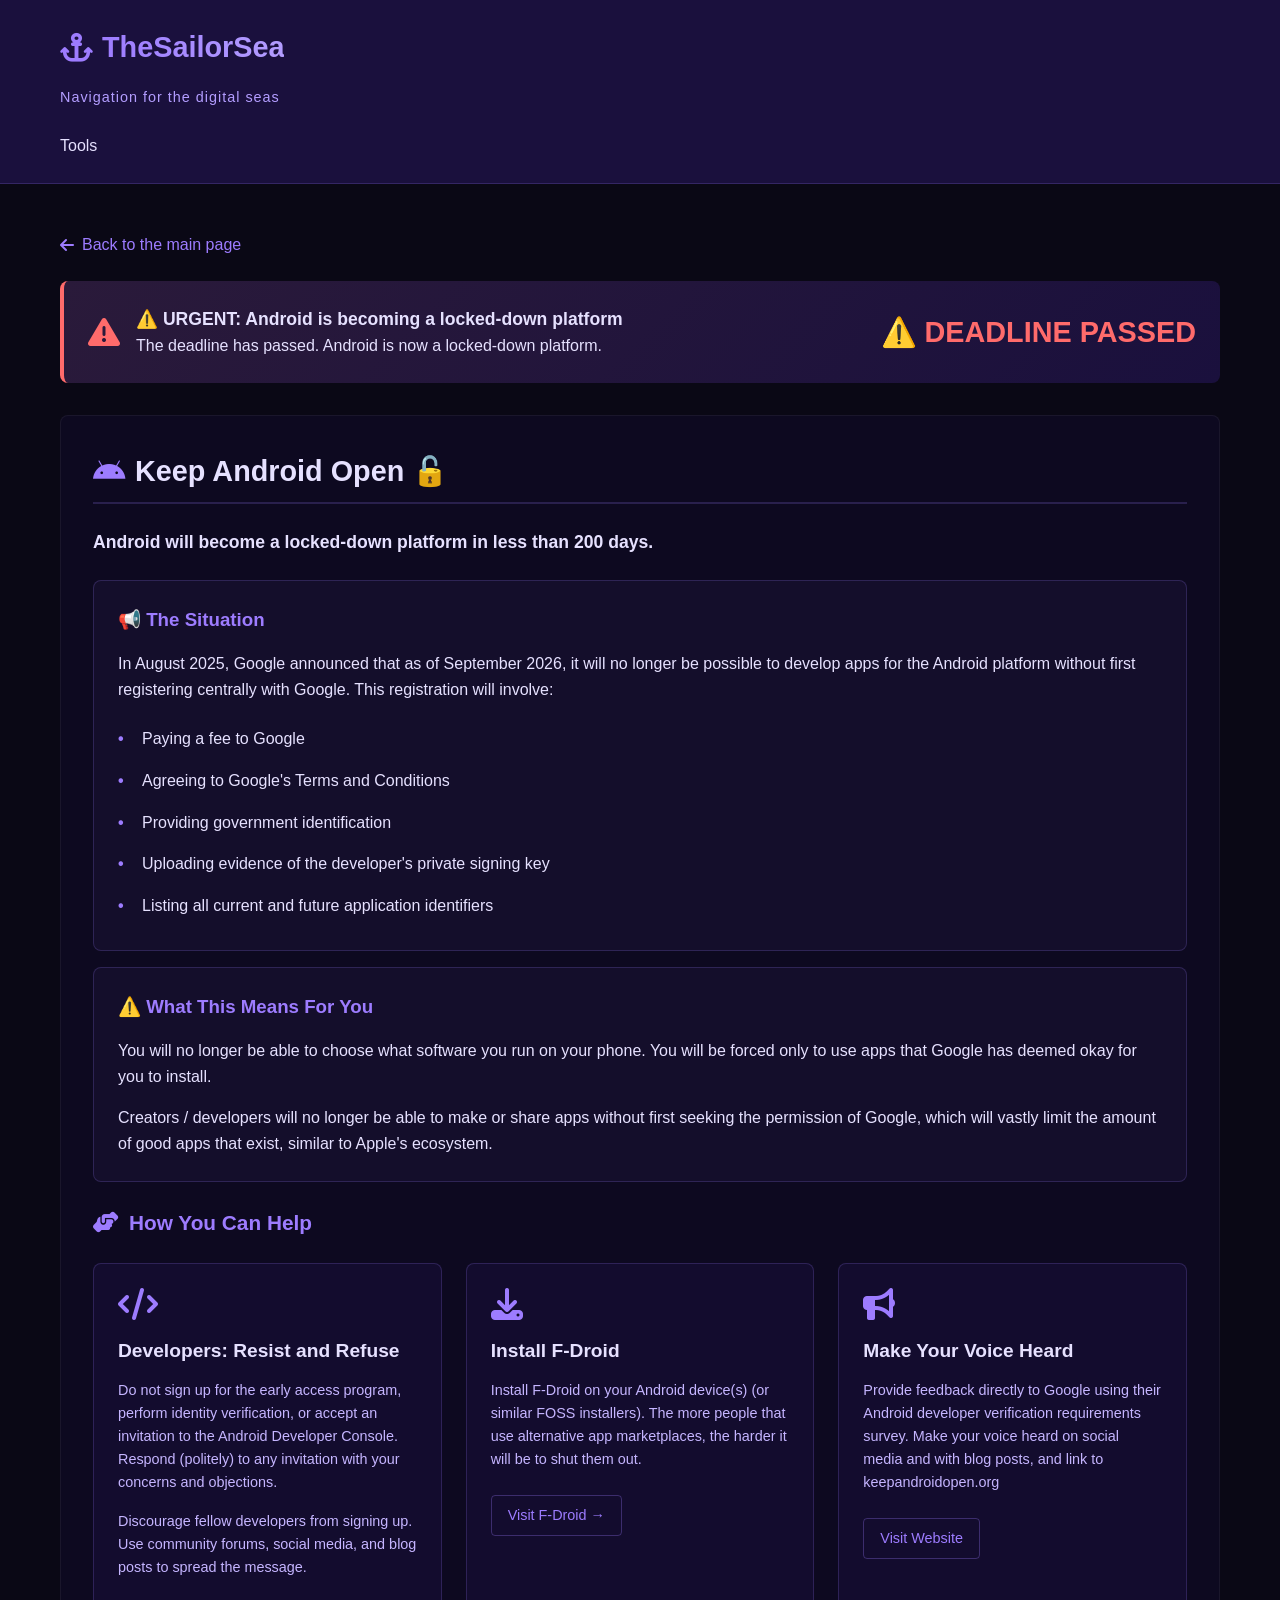
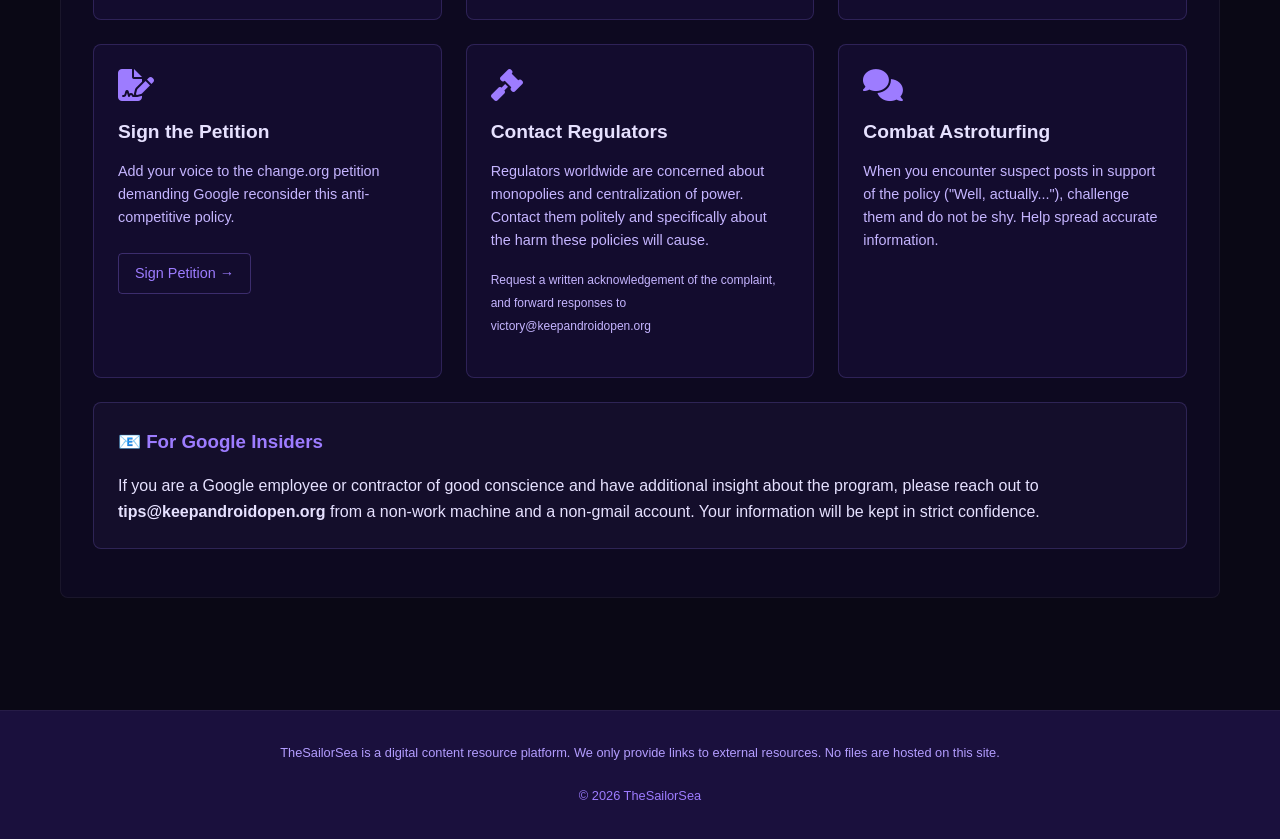
==== androidopen.html @ f9f3dbd4 "Added the Keep Android Open page, also CSS changes" ====
<!DOCTYPE html>
<html lang="en">
<head>
    <meta charset="UTF-8">
    <meta name="viewport" content="width=device-width, initial-scale=1.0">
    <title>TheSailorSea - Keep Android Open</title>
    <link rel="stylesheet" href="https://cdnjs.cloudflare.com/ajax/libs/font-awesome/6.4.0/css/all.min.css">
    <link rel="stylesheet" href="css/androidopen.css">
</head>
<body>
    <header>
        <div class="container">
            <div class="logo">
                <a href="index.html">
                    <i class="fas fa-anchor logo-icon"></i>
                    <h1>TheSailorSea</h1>
                </a>
            </div>
            <p class="tagline">Navigation for the digital seas</p>
            
            <nav>
                <ul class="nav-links">
                    <li><a href="index.html#tools">Tools</a></li>
                </ul>
            </nav>
        </div>
    </header>

    <main class="main-content">
        <div class="container">
            <a href="index.html" class="back-link">
                <i class="fas fa-arrow-left"></i> Back to the main page
            </a>

            <div class="warning-banner">
                <i class="fas fa-exclamation-triangle"></i>
                <div>
                    <strong style="font-size: 1.1rem;">⚠️ URGENT: Android is becoming a locked-down platform</strong><br>
                    <span id="countdown-text">Calculating time remaining...</span>
                </div>
                <div class="countdown" id="countdown-timer"></div>
            </div>

            <section class="section">
                <h1 class="section-title">
                    <i class="fab fa-android"></i> Keep Android Open 🔓
                </h1>
                
                <p style="font-size: 1.1rem; margin-bottom: 1.5rem;">
                    <strong>Android will become a locked-down platform in less than 200 days.</strong> 
                </p>

                <div class="info-box">
                    <h3 style="color: var(--accent-color); margin-bottom: 1rem;">📢 The Situation</h3>
                    <p>In August 2025, Google announced that as of September 2026, it will no longer be possible to develop apps for the Android platform without first registering centrally with Google. This registration will involve:</p>
                    <ul style="margin-top: 1rem;">
                        <li>Paying a fee to Google</li>
                        <li>Agreeing to Google's Terms and Conditions</li>
                        <li>Providing government identification</li>
                        <li>Uploading evidence of the developer's private signing key</li>
                        <li>Listing all current and future application identifiers</li>
                    </ul>
                </div>

                <div class="info-box">
                    <h3 style="color: var(--accent-color); margin-bottom: 1rem;">⚠️ What This Means For You</h3>
                    <p>You will no longer be able to choose what software you run on your phone. You will be forced only to use apps that Google has deemed okay for you to install.</p>
                    <p style="margin-top: 1rem;">Creators / developers will no longer be able to make or share apps without first seeking the permission of Google, which will vastly limit the amount of good apps that exist, similar to Apple's ecosystem.</p>
                </div>

                <h2 class="section-subtitle">
                    <i class="fas fa-hands-helping"></i> How You Can Help
                </h2>

                <div class="action-grid">
                    <div class="action-card">
                        <i class="fas fa-code"></i>
                        <h3>Developers: Resist and Refuse</h3>
                        <p>Do not sign up for the early access program, perform identity verification, or accept an invitation to the Android Developer Console. Respond (politely) to any invitation with your concerns and objections.</p>
                        <p>Discourage fellow developers from signing up. Use community forums, social media, and blog posts to spread the message.</p>
                    </div>

                    <div class="action-card">
                        <i class="fas fa-download"></i>
                        <h3>Install F-Droid</h3>
                        <p>Install F-Droid on your Android device(s) (or similar FOSS installers). The more people that use alternative app marketplaces, the harder it will be to shut them out.</p>
                        <a href="https://f-droid.org" target="_blank" class="btn-link">Visit F-Droid →</a>
                    </div>

                    <div class="action-card">
                        <i class="fas fa-bullhorn"></i>
                        <h3>Make Your Voice Heard</h3>
                        <p>Provide feedback directly to Google using their Android developer verification requirements survey. Make your voice heard on social media and with blog posts, and link to keepandroidopen.org</p>
                        <div class="resource-links">
                            <a href="https://keepandroidopen.org" target="_blank" class="btn-link">Visit Website</a>
                        </div>
                    </div>

                    <div class="action-card">
                        <i class="fas fa-file-signature"></i>
                        <h3>Sign the Petition</h3>
                        <p>Add your voice to the change.org petition demanding Google reconsider this anti-competitive policy.</p>
                        <a href="https://www.change.org/p/stop-google-from-limiting-apk-file-usage/" target="_blank" class="btn-link">Sign Petition →</a>
                    </div>

                    <div class="action-card">
                        <i class="fas fa-gavel"></i>
                        <h3>Contact Regulators</h3>
                        <p>Regulators worldwide are concerned about monopolies and centralization of power. Contact them politely and specifically about the harm these policies will cause.</p>
                        <p><small>Request a written acknowledgement of the complaint, and forward responses to victory@keepandroidopen.org</small></p>
                    </div>

                    <div class="action-card">
                        <i class="fas fa-comments"></i>
                        <h3>Combat Astroturfing</h3>
                        <p>When you encounter suspect posts in support of the policy ("Well, actually..."), challenge them and do not be shy. Help spread accurate information.</p>
                    </div>
                </div>

                <div class="info-box">
                    <h3 style="color: var(--accent-color); margin-bottom: 1rem;">📧 For Google Insiders</h3>
                    <p>If you are a Google employee or contractor of good conscience and have additional insight about the program, please reach out to <strong>tips@keepandroidopen.org</strong> from a non-work machine and a non-gmail account. Your information will be kept in strict confidence.</p>
                </div>

            </section>
        </div>
    </main>

    <footer>
        <div class="container">
            <p class="disclaimer">
                TheSailorSea is a digital content resource platform. We only provide links to external resources. No files are hosted on this site.
            </p>
            <p class="copyright">
                &copy; 2026 TheSailorSea
            </p>
        </div>
    </footer>

    <script>
        function updateCountdown() {
            const targetDate = new Date(2026, 8, 1); 
            const now = new Date();
            const difference = targetDate - now;

            if (difference <= 0) {
                document.getElementById('countdown-timer').innerHTML = '⚠️ DEADLINE PASSED';
                document.getElementById('countdown-text').innerHTML = 'The deadline has passed. Android is now a locked-down platform.';
                return;
            }

            const days = Math.floor(difference / (1000 * 60 * 60 * 24));
            const hours = Math.floor((difference % (1000 * 60 * 60 * 24)) / (1000 * 60 * 60));
            const minutes = Math.floor((difference % (1000 * 60 * 60)) / (1000 * 60));

            document.getElementById('countdown-timer').innerHTML = `${days}d ${hours}h ${minutes}m`;
            document.getElementById('countdown-text').innerHTML = `Android will become locked-down in approximately ${days} days`;
        }

        updateCountdown();
        setInterval(updateCountdown, 60000); 
    </script>
</body>
</html>
---- css/androidopen.css ----
* {
            margin: 0;
            padding: 0;
            box-sizing: border-box;
        }

        :root {
            --primary-color: #0a0815;
            --secondary-color: #1a103d;
            --accent-color: #9d7cff;
            --text-color: #e6e1ff;
            --section-bg: rgba(26, 16, 61, 0.3);
            --border-color: rgba(157, 124, 255, 0.2);
            --warning-red: #ff6b6b;
            --warning-bg: rgba(255, 107, 107, 0.1);
        }

        body {
            font-family: 'Segoe UI', Tahoma, Geneva, Verdana, sans-serif;
            background-color: var(--primary-color);
            color: var(--text-color);
            line-height: 1.6;
            min-height: 100vh;
        }

        .container {
            max-width: 1200px;
            margin: 0 auto;
            padding: 0 20px;
        }

        header {
            background-color: var(--secondary-color);
            padding: 1.5rem 0;
            border-bottom: 1px solid rgba(157, 124, 255, 0.2);
        }

        .logo {
            display: flex;
            align-items: center;
            gap: 10px;
            margin-bottom: 1rem;
        }

        .logo a {
            display: flex;
            align-items: center;
            gap: 10px;
            text-decoration: none;
            color: var(--text-color);
        }

        .logo-icon {
            color: var(--accent-color);
            font-size: 1.8rem;
        }

        .logo h1 {
            font-size: 1.8rem;
            font-weight: 600;
            background: linear-gradient(90deg, #9d7cff, #b39dff);
            -webkit-background-clip: text;
            background-clip: text;
            color: transparent;
        }

        .tagline {
            color: #b39dff;
            font-size: 0.9rem;
            letter-spacing: 1px;
            margin-bottom: 1.5rem;
        }

        .nav-links {
            display: flex;
            list-style: none;
            gap: 1.5rem;
            flex-wrap: wrap;
        }

        .nav-links a {
            color: var(--text-color);
            text-decoration: none;
            font-weight: 500;
            padding: 0.5rem 0;
            position: relative;
            transition: color 0.3s;
        }

        .nav-links a:hover {
            color: var(--accent-color);
        }

        .main-content {
            padding: 3rem 0;
        }

        .warning-banner {
            background: linear-gradient(135deg, #2a1a3a, #1a103d);
            border-left: 4px solid var(--warning-red);
            padding: 1.5rem;
            margin-bottom: 2rem;
            border-radius: 8px;
            display: flex;
            align-items: center;
            gap: 1rem;
            flex-wrap: wrap;
        }

        .warning-banner i {
            font-size: 2rem;
            color: var(--warning-red);
        }

        .warning-banner .countdown {
            font-size: 1.8rem;
            font-weight: bold;
            color: var(--warning-red);
            margin-left: auto;
        }

        .section {
            background-color: var(--section-bg);
            border-radius: 8px;
            padding: 2rem;
            margin-bottom: 2rem;
            border: 1px solid rgba(255, 255, 255, 0.05);
        }

        .section-title {
            font-size: 1.8rem;
            margin-bottom: 1.5rem;
            padding-bottom: 0.5rem;
            border-bottom: 2px solid var(--border-color);
            display: flex;
            align-items: center;
            gap: 10px;
        }

        .section-title i {
            color: var(--accent-color);
        }

        .section-subtitle {
            font-size: 1.3rem;
            margin: 1.5rem 0 1rem 0;
            color: var(--accent-color);
            display: flex;
            align-items: center;
            gap: 10px;
        }

        .info-box {
            background: rgba(157, 124, 255, 0.05);
            border: 1px solid var(--border-color);
            border-radius: 8px;
            padding: 1.5rem;
            margin: 1rem 0;
        }

        .info-box ul {
            list-style: none;
            padding-left: 0;
        }

        .info-box li {
            padding: 0.5rem 0;
            padding-left: 1.5rem;
            position: relative;
        }

        .info-box li:before {
            content: "•";
            color: var(--accent-color);
            font-weight: bold;
            position: absolute;
            left: 0;
        }

        .action-grid {
            display: grid;
            grid-template-columns: repeat(auto-fit, minmax(280px, 1fr));
            gap: 1.5rem;
            margin: 1.5rem 0;
        }

        .action-card {
            background: rgba(26, 16, 61, 0.5);
            border: 1px solid var(--border-color);
            border-radius: 8px;
            padding: 1.5rem;
            transition: all 0.3s ease;
        }

        .action-card:hover {
            background: rgba(157, 124, 255, 0.1);
            transform: translateY(-3px);
        }

        .action-card i {
            font-size: 2rem;
            color: var(--accent-color);
            margin-bottom: 1rem;
        }

        .action-card h3 {
            font-size: 1.2rem;
            margin-bottom: 0.75rem;
        }

        .action-card p {
            color: #c5b5ff;
            font-size: 0.9rem;
            margin-bottom: 1rem;
        }

        .btn-link {
            display: inline-block;
            color: var(--accent-color);
            text-decoration: none;
            font-size: 0.9rem;
            padding: 0.5rem 1rem;
            border: 1px solid rgba(157, 124, 255, 0.3);
            border-radius: 4px;
            transition: all 0.3s ease;
            margin-top: 0.5rem;
        }

        .btn-link:hover {
            background: rgba(157, 124, 255, 0.1);
            border-color: var(--accent-color);
        }

        .resource-links {
            display: flex;
            flex-wrap: wrap;
            gap: 1rem;
            margin-top: 1rem;
        }

        .back-link {
            display: inline-flex;
            align-items: center;
            gap: 0.5rem;
            color: var(--accent-color);
            text-decoration: none;
            margin-bottom: 1.5rem;
            transition: gap 0.3s;
        }

        .back-link:hover {
            gap: 0.8rem;
        }

        footer {
            background-color: var(--secondary-color);
            padding: 2rem 0;
            text-align: center;
            border-top: 1px solid rgba(255, 255, 255, 0.05);
            margin-top: 2rem;
        }

        .disclaimer {
            font-size: 0.8rem;
            color: #b39dff;
            max-width: 800px;
            margin: 0 auto 1.5rem;
            line-height: 1.5;
        }

        .copyright {
            color: #9d7cff;
            font-size: 0.8rem;
        }

        @media (max-width: 768px) {
            .nav-links {
                gap: 1rem;
                justify-content: center;
            }
            
            .section {
                padding: 1.5rem;
            }
            
            .warning-banner {
                flex-direction: column;
                text-align: center;
            }
            
            .warning-banner .countdown {
                margin-left: 0;
            }
        }
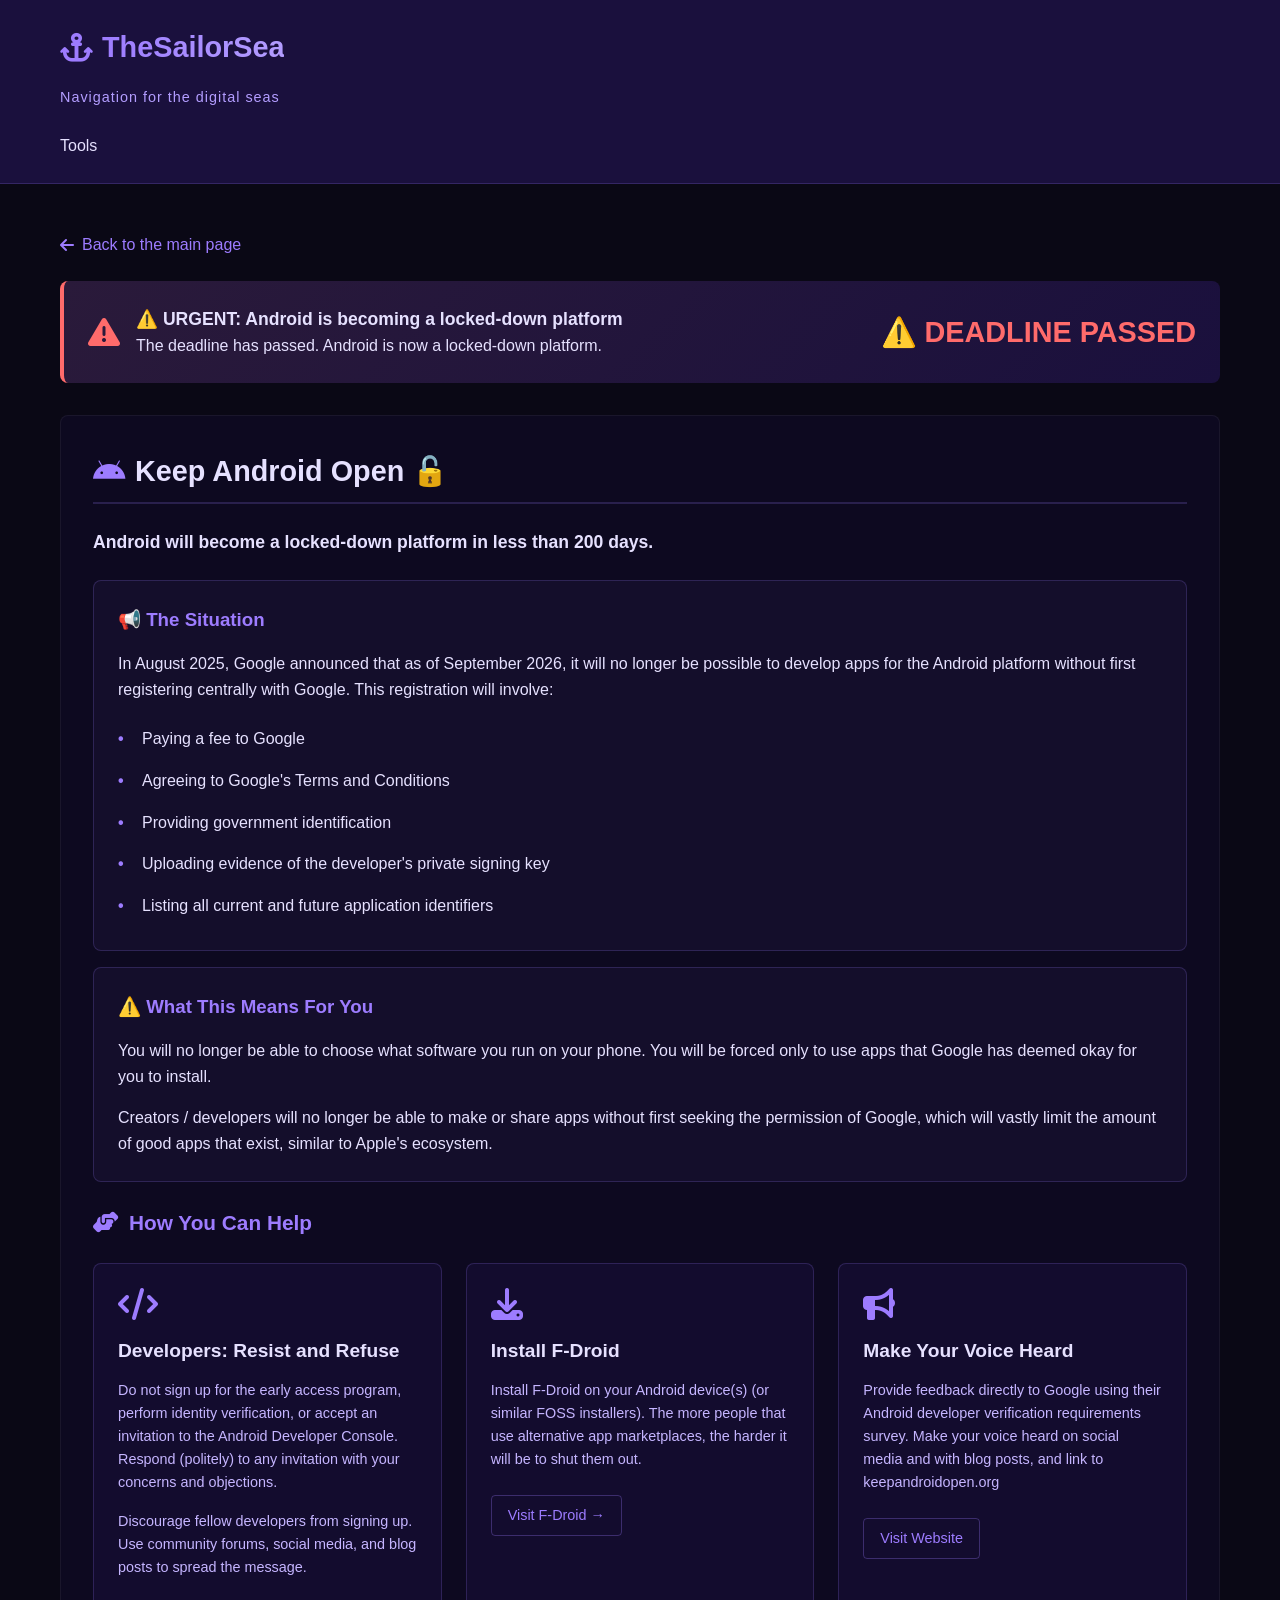
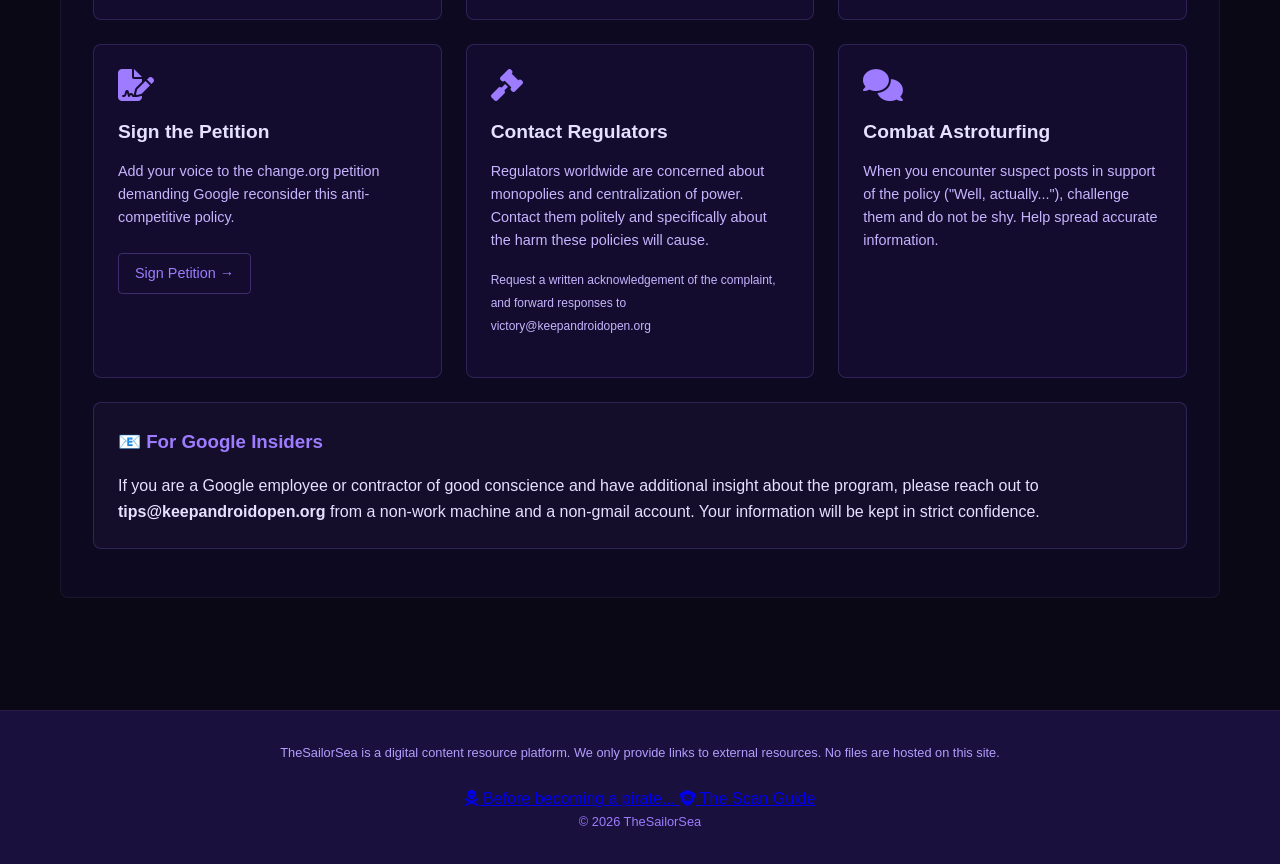
==== commit c9354d0f: "Added 2 guides" ====
--- a/androidopen.html
+++ b/androidopen.html
@@ -126,16 +126,26 @@
         </div>
     </main>
 
-    <footer>
-        <div class="container">
-            <p class="disclaimer">
-                TheSailorSea is a digital content resource platform. We only provide links to external resources. No files are hosted on this site.
-            </p>
-            <p class="copyright">
-                &copy; 2026 TheSailorSea
-            </p>
+<footer>
+    <div class="container">
+        <p class="disclaimer">
+            TheSailorSea is a digital content resource platform. We only provide links to external resources. No files are hosted on this site.
+        </p>
+        
+        <div class="footer-links">
+            <a href="beforepirate.html" class="footer-link">
+                <i class="fas fa-skull-crossbones"></i> Before becoming a pirate...
+            </a>
+            <a href="scanguide.html" class="footer-link">
+                <i class="fas fa-shield-virus"></i> The Scan Guide
+            </a>
         </div>
-    </footer>
+      
+        <p class="copyright">
+            &copy; 2026 TheSailorSea
+        </p>
+    </div>
+</footer>
 
     <script>
         function updateCountdown() {
